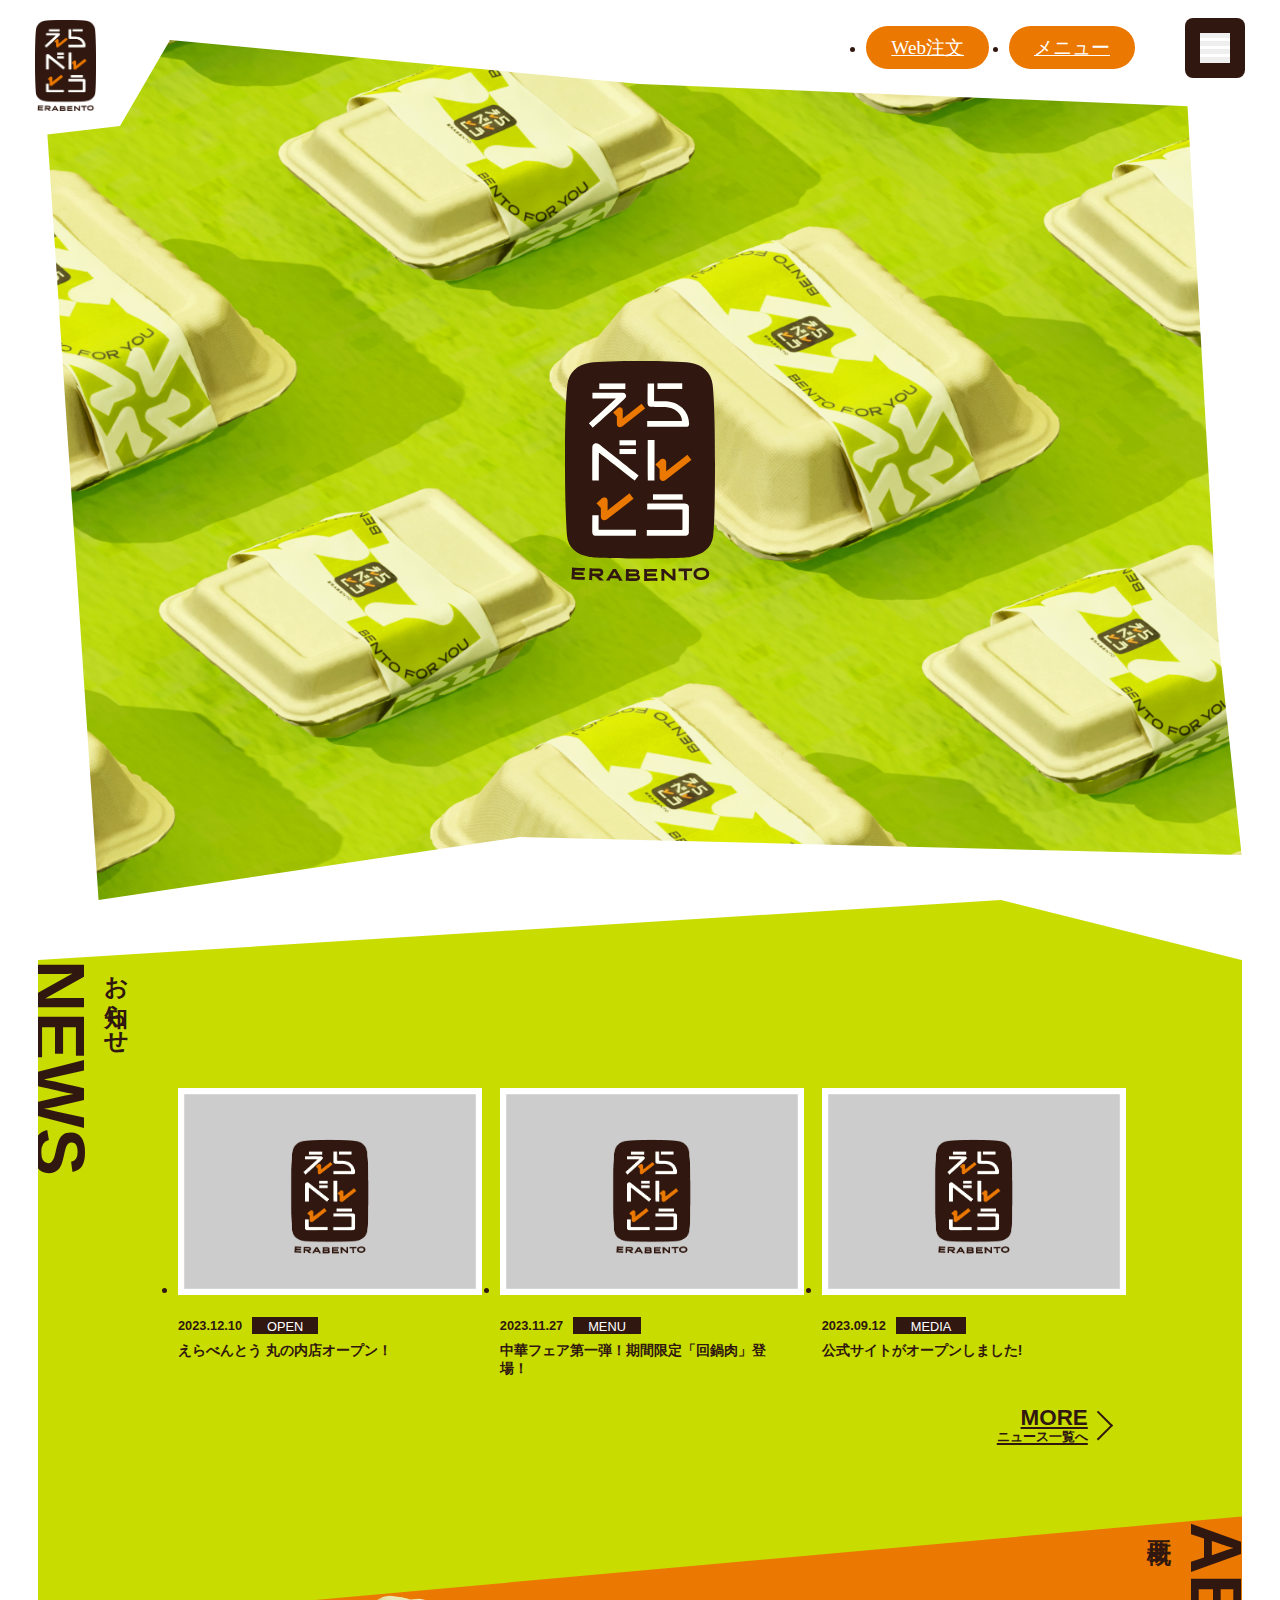
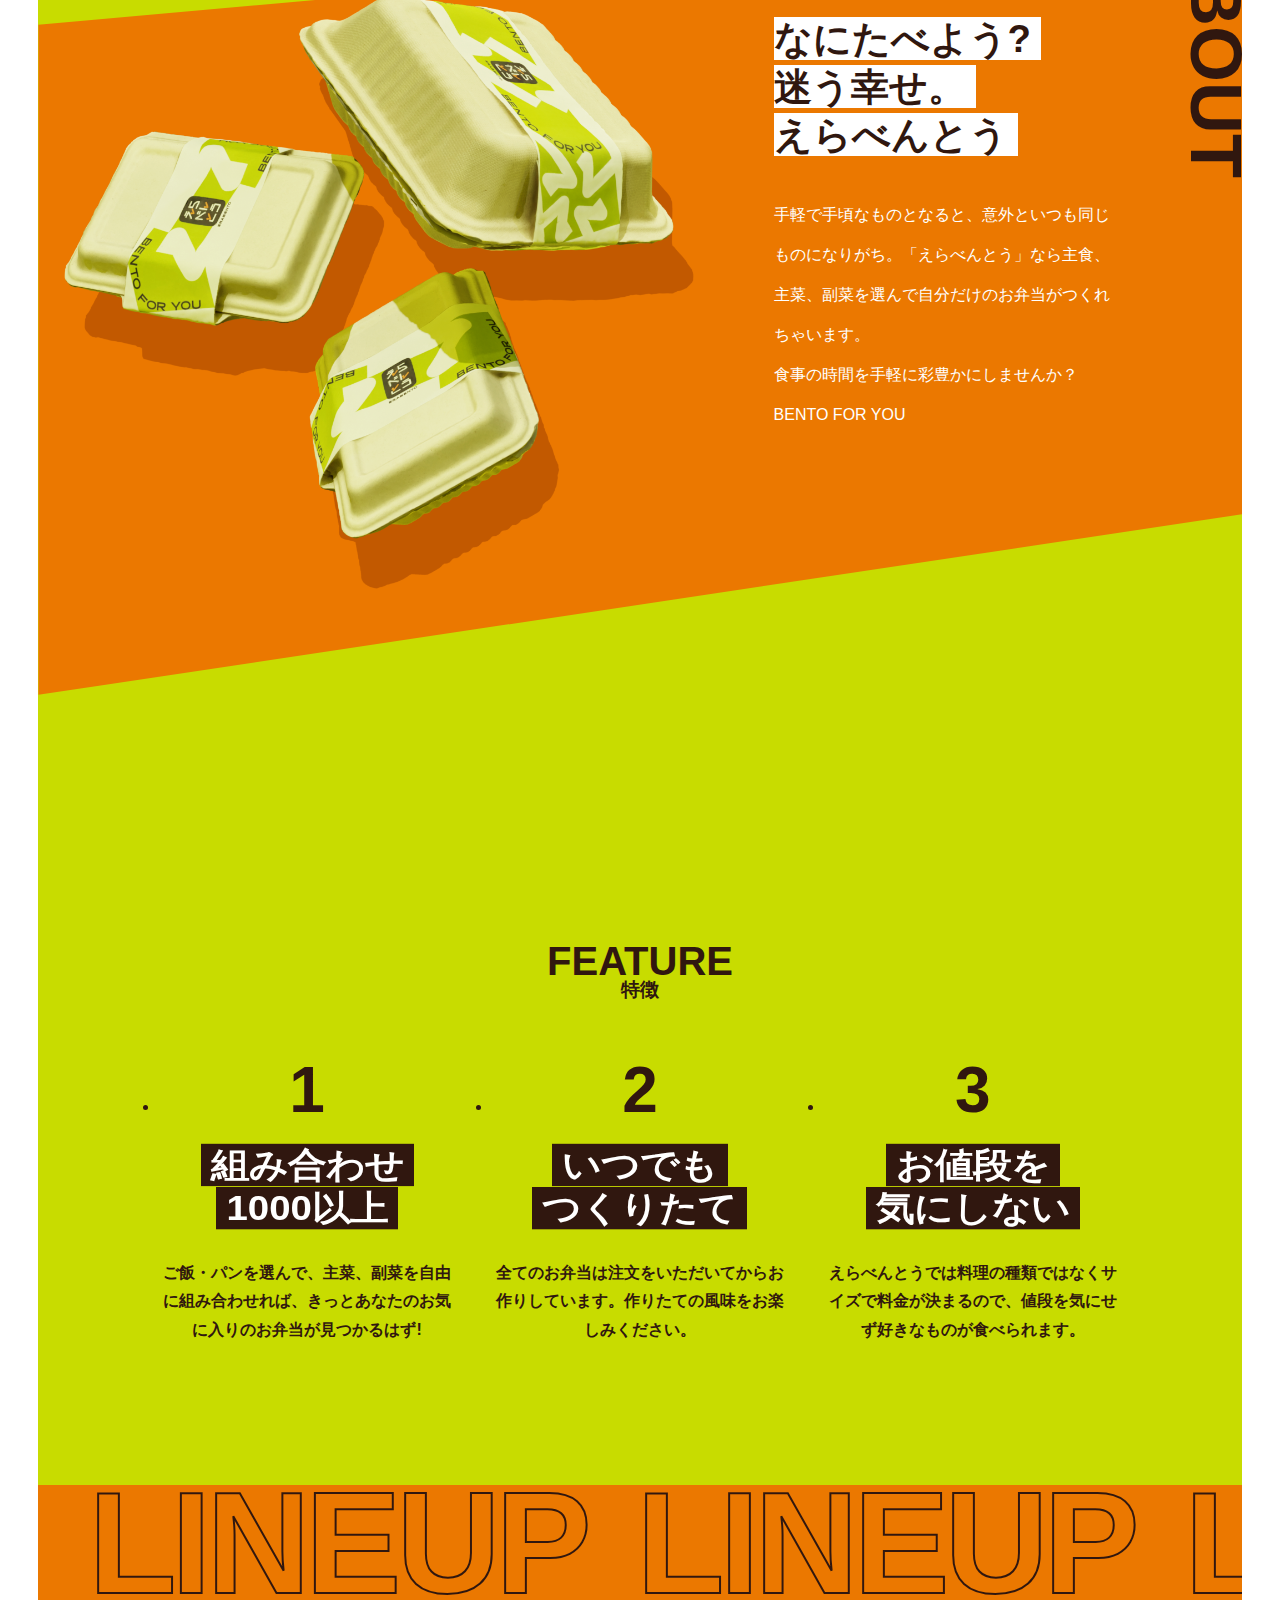
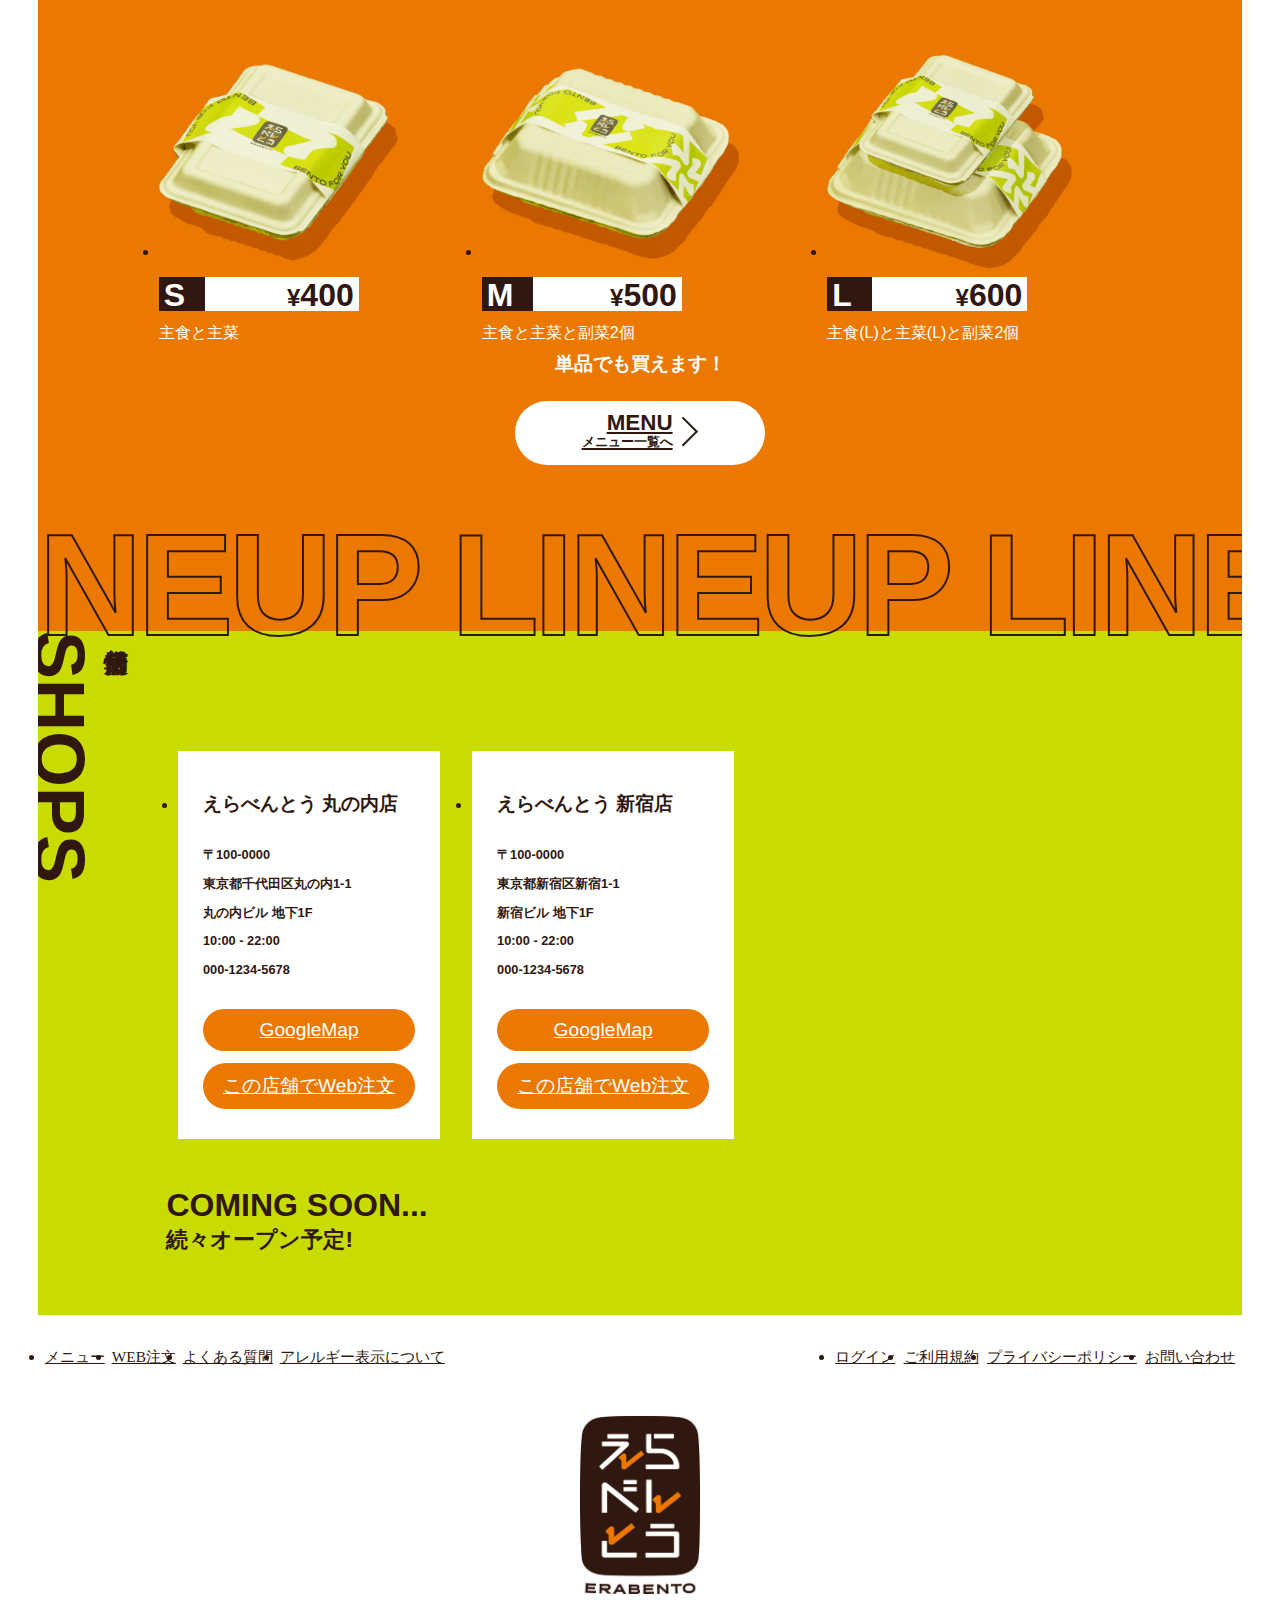
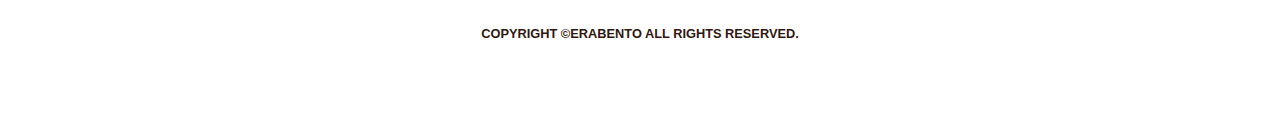
==== index.html @ a4936e01 "Add files via upload" ====
<!DOCTYPE html>
<html lang="ja">
  <head>
    <meta charset="utf-8" />
    <meta name="viewport" content="width=device-width, initial-scale=1.0" />
    <link
      rel="stylesheet"
      href="https://cdn.jsdelivr.net/npm/destyle.css@1.0.15/destyle.css"
    />
    <link rel="stylesheet" href="./css/common.css" />
    <link rel="stylesheet" href="./css/index.css" />
    <script src="https://cdn.jsdelivr.net/npm/simple-parallax-js@5.5.1/dist/simpleParallax.min.js"></script>
    <script>
      ;(function (d) {
        var config = {
            kitId: 'cth5mhz',
            scriptTimeout: 3000,
            async: true
          },
          h = d.documentElement,
          t = setTimeout(function () {
            h.className =
              h.className.replace(/\bwf-loading\b/g, '') + ' wf-inactive'
          }, config.scriptTimeout),
          tk = d.createElement('script'),
          f = false,
          s = d.getElementsByTagName('script')[0],
          a
        h.className += ' wf-loading'
        tk.src = 'https://use.typekit.net/' + config.kitId + '.js'
        tk.async = true
        tk.onload = tk.onreadystatechange = function () {
          a = this.readyState
          if (f || (a && a != 'complete' && a != 'loaded')) return
          f = true
          clearTimeout(t)
          try {
            Typekit.load(config)
          } catch (e) {}
        }
        s.parentNode.insertBefore(tk, s)
      })(document)
    </script>
    <title>えらべんとう|Top</title>
  </head>

  <body>
    <header id="header">
      <div class="header-wrapper">
        <img
          class="header-logo"
          src="./img/header_logo0.png"
          alt="えらべんとうのロゴ"
        />
        <nav class="header-menu">
          <ul>
            <li class="header-button order"><a href="#">Web注文</a></li>
            <li class="header-button menu"><a href="./menu.html">メニュー</a></li>
            <div class="header-menu-button">
              <button type="button" class="MenuBtn Style01">
                <span class="MenuBtn-BarFrame">
                  <span class="MenuBtn-BarFrame-FirstBar"></span>
                  <span class="MenuBtn-BarFrame-SecondBar"></span>
                  <span class="MenuBtn-BarFrame-ThirdBar"></span>
                </span>
              </button>
            </div>
          </ul>
        </nav>
      </div>
    </header>
    <main id="main">
      <div class="fv">
        <div class="fv-wrapper">
          <h1>
            <img class="fv-logo" src="./img/fv_logo0.svg" alt="えらべんとう" />
          </h1>
        </div>
      </div>
      <div class="triangle"></div>

      <div class="without-fv">
        <section class="news">
          <h2 class="heading">
            <p class="h-jpn">お知らせ</p>
            <p class="h-eng">NEWS</p>
          </h2>
          <ul class="news-list">
            <li class="news-element">
              <div class="news-element-wrapper">
                <img
                  src="./img/news-noimage0.jpg"
                  class="news-img"
                  alt="丸の内店の写真"
                />
                <div class="news-element-text">
                  <div class="news-element-dateAndTag">
                    <time datetime="2023-09-28">2023.12.10</time>
                    <p>OPEN</p>
                  </div>
                  <p class="news-title">えらべんとう 丸の内店オープン！</p>
                </div>
              </div>
            </li>

            <li class="news-element">
              <div class="news-element-wrapper">
                <img
                  src="./img/news-noimage0.jpg"
                  class="news-img"
                  alt="丸の内店の写真"
                />
                <div class="news-element-text">
                  <div class="news-element-dateAndTag">
                    <time datetime="2023-09-27">2023.11.27</time>
                    <p>MENU</p>
                  </div>
                  <p class="news-title">
                    中華フェア第一弾！期間限定「回鍋肉」登場！
                  </p>
                </div>
              </div>
            </li>

            <li class="news-element">
              <div class="news-element-wrapper">
                <img
                  src="./img/news-noimage0.jpg"
                  class="news-img"
                  alt="丸の内店の写真"
                />
                <div class="news-element-text">
                  <div class="news-element-dateAndTag">
                    <time datetime="2023-09-18">2023.09.12</time>
                    <p>MEDIA</p>
                  </div>
                  <p class="news-title">公式サイトがオープンしました!</p>
                </div>
              </div>
            </li>
          </ul>
          <a href="#" class="news-more-button">
            <p class="news-more">MORE<br /><span>ニュース一覧へ</span></p>
            <div class="arrow-right"></div>
          </a>
        </section>

        <section class="about">
          <div class="about-background"></div>
          <h2 class="heading-left">
            <p class="h-eng">ABOUT</p>
            <p class="h-jpn">概要</p>
          </h2>
          <div class="about-wrapper">
            <img
              class="about-img parallax"
              src="./img/about_img.png"
              alt="えらべんとうの弁当箱"
            />
            <div class="about-copy">
              <h3 class="about-maincopy">
                <span>なにたべよう?</span><span><br />迷う幸せ。</span
                ><span><br />えらべんとう</span>
              </h3>
              <p class="about-text">
                手軽で手頃なものとなると、意外といつも同じものになりがち。「えらべんとう」なら主食、主菜、副菜を選んで自分だけのお弁当がつくれちゃいます。<br />食事の時間を手軽に彩豊かにしませんか？<br /><span
                  >BENTO FOR YOU</span
                >
              </p>
            </div>
          </div>
        </section>

        <div class="about-background-parallax parallax-back">
          <img
            src="./img/parallax.png"
            alt="様々な弁当の画像"
            class="bento-back"
          />
        </div>

        <section class="feature">
          <h2 class="feature-h2">
            <p class="feature-eng">FEATURE</p>
            <p class="feature-jpn">特徴</p>
          </h2>
          <ul class="feature-list">
            <li class="feature-element">
              <p class="feature-num">1</p>
              <div class="feature-text-wrapper">
                <h3 class="feature-heading">
                  <span>組み合わせ</span><br /><span>1000以上</span>
                </h3>
                <p class="feature-text">
                  ご飯・パンを選んで、主菜、副菜を自由に組み合わせれば、きっとあなたのお気に入りのお弁当が見つかるはず!
                </p>
              </div>
            </li>

            <li class="feature-element">
              <p class="feature-num">2</p>
              <div class="feature-text-wrapper">
                <h3 class="feature-heading">
                  <span>いつでも</span><br /><span>つくりたて</span>
                </h3>
                <p class="feature-text">
                  全てのお弁当は注文をいただいてからお作りしています。作りたての風味をお楽しみください。
                </p>
              </div>
            </li>

            <li class="feature-element">
              <p class="feature-num">3</p>
              <div class="feature-text-wrapper">
                <h3 class="feature-heading">
                  <span>お値段を</span><br /><span>気にしない</span>
                </h3>
                <p class="feature-text">
                  えらべんとうでは料理の種類ではなくサイズで料金が決まるので、値段を気にせず好きなものが食べられます。
                </p>
              </div>
            </li>
          </ul>
        </section>

        <section class="lineup">
          <h2 class="lineup-heading">
            <div class="loop-container">
              <p class="big-text top loop__item">LINEUP</p>
              <p class="big-text top loop__item">LINEUP</p>
              <p class="big-text top loop__item">LINEUP</p>
              <p class="big-text top loop__item">LINEUP</p>
            </div>
          </h2>
          <div class="lineup-wrapper">
            <ul class="lineup-size-list">
              <li class="size-list-item">
                <img
                  class="size-bento-img"
                  src="./img/lineup_s.png"
                  alt="Sサイズの弁当箱"
                />
                <div class="size_price">
                  <p class="size-size">S</p>
                  <p class="size-price"><span>¥</span>400</p>
                </div>
                <p class="size-text">主食と主菜</p>
              </li>
              <li class="size-list-item">
                <img
                  class="size-bento-img"
                  src="./img/lineup_m.png"
                  alt="Sサイズの弁当箱"
                />
                <div class="size_price">
                  <p class="size-size">M</p>
                  <p class="size-price"><span>¥</span>500</p>
                </div>
                <p class="size-text">主食と主菜と副菜2個</p>
              </li>
              <li class="size-list-item">
                <img
                  class="size-bento-img"
                  src="./img/lineup_l.png"
                  alt="Sサイズの弁当箱"
                />
                <div class="size_price">
                  <p class="size-size">L</p>
                  <p class="size-price"><span>¥</span>600</p>
                </div>
                <p class="size-text">主食(L)と主菜(L)と副菜2個</p>
              </li>
            </ul>
            <div class="lineup-tomenu">
              <p class="lineup-text">単品でも買えます！</p>
              <a href="#" class="news-more-button lineup">
                <p class="news-more">MENU<br /><span>メニュー一覧へ</span></p>
                <div class="arrow-right"></div>
              </a>
            </div>

            <h2 class="lineup-heading">
              <div class="loop-container">
                <p class="big-text bottom loop2__item">NEUP LI</p>
                <p class="big-text bottom loop2__item">NEUP LI</p>
                <p class="big-text bottom loop2__item">NEUP LI</p>
                <p class="big-text bottom loop2__item">NEUP LI</p>
              </div>
            </h2>
          </div>
        </section>
        <section class="shops">
          <h2 class="heading">
            <p class="h-jpn">店舗情報</p>
            <p class="h-eng">SHOPS</p>
          </h2>
          <div class="shop-list-wrapper">
            <ul class="shop-list">
              <li class="shop-list-item">
                <div class="shop-name_detail-wrapper">
                  <h3 class="shop-name">えらべんとう 丸の内店</h3>
                  <p class="shop-detail">
                    〒100-0000<br />東京都千代田区丸の内1-1<br />丸の内ビル
                    地下1F<br />10:00 - 22:00<br />000-1234-5678
                  </p>
                </div>
                <div class="shop-button-wrapper">
                  <a href="#" class="shop-button orange">GoogleMap</a>
                  <a href="#" class="shop-button orange"
                    ><span>この店舗で</span>Web<span>注文</span></a
                  >
                </div>
              </li>

              <li class="shop-list-item">
                <div class="shop-name_detail-wrapper">
                  <h3 class="shop-name">えらべんとう 新宿店</h3>
                  <p class="shop-detail">
                    〒100-0000<br />東京都新宿区新宿1-1<br />新宿ビル 地下1F<br />10:00
                    - 22:00<br />000-1234-5678
                  </p>
                </div>
                <div class="shop-button-wrapper">
                  <a href="#" class="shop-button orange">GoogleMap</a>
                  <a href="#" class="shop-button orange"
                    ><span>この店舗で</span>Web<span>注文 </span></a
                  >
                </div>
              </li>
            </ul>
            <div class="comingsoon-wrapper">
              <p class="coming-soon">COMING SOON...</p>
              <p class="coming-soon-text">続々オープン予定!</p>
            </div>
          </div>
        </section>
      </div>
    </main>

    <footer id="footer">
      <nav class="footer-nav">
        <ul class="footer-nav-list">
          <li class="footer-nav-item">
            <a href="#" class="footer-nav-text">メニュー</a>
          </li>
          <li class="footer-nav-item">
            <a href="#" class="footer-nav-text">WEB注文</a>
          </li>
          <li class="footer-nav-item">
            <a href="#" class="footer-nav-text">よくある質問</a>
          </li>
          <li class="footer-nav-item">
            <a href="#" class="footer-nav-text">アレルギー表示について</a>
          </li>
        </ul>

        <ul class="footer-nav-list">
          <li class="footer-nav-item">
            <a href="#" class="footer-nav-text">ログイン</a>
          </li>
          <li class="footer-nav-item">
            <a href="#" class="footer-nav-text">ご利用規約</a>
          </li>
          <li class="footer-nav-item">
            <a href="#" class="footer-nav-text">プライバシーポリシー</a>
          </li>
          <li class="footer-nav-item">
            <a href="#" class="footer-nav-text">お問い合わせ</a>
          </li>
        </ul>
      </nav>
      <img
        src="./img/header_logo0.png"
        alt="えらべんとうのロゴ"
        class="footer-logo"
      />
      <small class="footer-copyright">
        <p>COPYRIGHT ©ERABENTO ALL RIGHTS RESERVED.</p>
      </small>
    </footer>

    <script>
      document.addEventListener('DOMContentLoaded', function () {
        const elem = document.querySelector('.parallax')
        if (elem !== null) {
          //クラス名js-target-parallaxがあるか判定
          let target = document.getElementsByClassName('parallax') //クラス名js-target-parallaxがある要素をすべて取得
          let targetBack = document.getElementsByClassName('bento-back') //クラス名js-target-parallaxがある要素をすべて取得

          let parallaxConfig = {
            //simpleParallaxの設定
            delay: 0,
            orientation: 'up',
            scale: 1.5,
            overflow: true //必要なら
            //maxTransition : 50 //必要なら
          }

          let parallaxConfigBack = {
            //simpleParallaxの設定
            delay: 0,
            orientation: 'down',
            scale: 2,
            transition: 'cubic-bezier(0,0,0,1)',
            overflow: false //必要なら
            //maxTransition : 500 //必要なら
          }

          const parallax_instance = new simpleParallax(target, parallaxConfig)
          const parallax_instance_back = new simpleParallax(
            targetBack,
            parallaxConfigBack
          )
        }
      })
    </script>
  </body>
</html>
---- css/common.css ----
@charset "utf-8";

* {
  margin: 0;
  padding: 0;
}

:root {
  --orange: #eb7800;
  --green: #c8dc00;
  --dark: #30170f;
}

li,
a {
  color: var(--dark);
}

h1 {
  color: var(--dark);
}

body {
  background-color: white;
  overflow-x: hidden;
}

p {
  font-family: dnp-shuei-gothic-kin-std, sans-serif;
  font-weight: 700;
  color: var(--dark);
  font-size: 16px;
}

.h-eng {
  font-family: halogen-flare, sans-serif;
  font-weight: 900;
  font-size: 72px;
}

.h-jpn {
  font-family: dnp-shuei-gothic-kin-std, sans-serif;
  font-weight: 900;
  font-size: 24px;
}

#header {
  margin: 0;
  position: fixed;
  width: 100vw;
  height: 140px;
  background-color: white;
  clip-path: polygon(
    0% 0%,
    100% 0%,
    100% 110px,
    50% 60%,
    30% 60px,
    170px 40px,
    120px 90%,
    0% 100%
  );
  z-index: 9000;
}

.header-wrapper {
  display: flex;
  margin: 0 35px 0 35px;
  height: 100%;
  align-items: center;
  justify-content: space-between;
}

.header-menu ul {
  display: flex;
  align-items: center;
  position: relative;
  margin-bottom: 45px;
}

.header-logo {
  display: block;
  height: 65%;
  margin-bottom: 10px;
  aspect-ratio: auto;
}

.header-button {
  background-color: var(--orange);
  max-height: 38px;
  padding: 9px 25px 8px 25px;
  border-radius: 9999px;
}

.header-button a {
  color: white;
  font-size: 1.2rem;
  font-weight: 500;
}

.header-menu ul li:not(:first-child) {
  margin-left: 20px;
}

.header-menu-button {
  background-color: var(--dark);
  margin-left: 50px;
  padding: 15px;
  border-radius: 0.5rem;
  
}
/*hamburgerMenu-----------------------*/

.MenuBtn.Style01 {
  position: relative;
  width: 100%;
  aspect-ratio: 1 / 1;
  display: flex;
  border: none;
  justify-content: center;
  align-items: center;
}

.MenuBtn.Style01 .MenuBtn-BarFrame {
  position: relative;
  display: block;
  width: 30px;
  height: 0.2rem;
}

.MenuBtn.Style01 .MenuBtn-BarFrame-FirstBar {
  position: absolute;
  display: block;
  width: 100%;
  height: 100%;
  background-color: white;
  transition-duration: 0.2s;
}

.MenuBtn.Style01 .MenuBtn-BarFrame-SecondBar {
  position: absolute;
  display: block;
  width: 100%;
  height: 100%;
  background-color: white;
  transform: translateY(-8px) rotate(0deg);
  transition-duration: 0.2s;
}

.MenuBtn.Style01 .MenuBtn-BarFrame-ThirdBar {
  position: absolute;
  display: block;
  width: 100%;
  height: 100%;
  background-color: white;
  transform: translateY(8px) rotate(0deg);
  transition-duration: 0.2s;
}

.MenuBtn.Style01.isClosed .MenuBtn-BarFrame-FirstBar {
  opacity: 0;
}

.MenuBtn.Style01.isClosed .MenuBtn-BarFrame-SecondBar {
  transform: translateY(0) rotate(45deg);
}

.MenuBtn.Style01.isClosed .MenuBtn-BarFrame-ThirdBar {
  transform: translateY(0) rotate(-45deg);
}

/*hamburgerMenu-------------------------------*/

@media (max-width: 800px) {
  #header {
    height: 10dvh;
    min-height: 64px;
    clip-path: polygon(0% 0, 100% 0%, 100% 80%, 0 100%);
  }

  .header-button a {
    font-size: 1rem;
  }

  .header-button.order {
    display: none;
  }


  .header-menu-button{
    margin-left:24px;
  }
  .header-wrapper {
    margin:0;
  }

  .header-logo {
    display: block;
    height: 80%;
    margin-bottom: 0;
    aspect-ratio: auto;
  }
  .header-wrapper {
    margin: 0 20px 0 20px;
  }
  .header-menu ul {
    margin-bottom: 10px;
  }
}
---- css/index.css ----
@charset "utf-8";

:root {
  --right-margin: 10vw;
  --left-margin: 2vw;
}
#main {
  margin-left: auto;
  margin-right: auto;
  width: 94vw;
  max-width: 1440px;
  overflow: hidden;
}
.fv {
  width: 100%;
}
.fv-wrapper {
  display: flex;
  align-items: center;
  justify-content: center;
  background-image: url('../img/fv_pc.png');
  background-position: center;
  background-repeat: no-repeat;
  background-size: cover;
  height: 100dvh;
  width: 100%;
  clip-path: polygon(0 0, 95% 0, 98% 70%, 100% 95%, 40% 93%, 5% 100%);
}

.fv-logo {
  width: 150px;
  margin-top: 50px;
}

.triangle {
  background-color: var(--green);
  height: 60px;
  width: 100%;
  clip-path: polygon(0 100%, 80% 0, 100% 100%, 100% 100%, 0% 100%);
  width: 94vw;
  max-width: 1440px;
  margin-left: auto;
  margin-right: auto;
}

.without-fv {
  background-color: var(--green);
}

.h-eng {
  transform-origin: left bottom;
}

.heading {
  writing-mode: vertical-rl;
  float: left;
  position: relative;
  left: -20px;
  z-index: 20;
}

.heading-left {
  writing-mode: vertical-rl;
  float: right;
  position: absolute;
  margin-top: 180px;
  top: calc(50vw - 58vw);
  right: -15px;
  z-index: 20;
}

@media (min-width: 1500px) {
  .heading-left {
    top: -125px;
  }
}

@media (max-width: 1000px) {
  .h-eng {
    font-size: 3rem;
    padding-bottom: 10px;
  }

  .heading {
    left: -12px;
    display: flex;
    flex-direction: row-reverse;
    align-items: baseline;
  }

  .heading-left {
    right: -9px;
    display: flex;
    flex-direction: reverse;
    align-items: baseline;
  }
}

.news-list {
  display: flex;
  justify-content: space-between;
  padding-left: var(--left-margin);
  padding-right: var(--right-margin);
  padding-top: 10vw;
}

.news-element {
  width: 100%;
  max-width: 400px;
}

.news-element:not(:first-child) {
  margin-left: 30px;
}

.news-img {
  border: 0.5vw solid white;
  width: 100%;
}

.news-element-dateAndTag {
  display: flex;
  justify-content: left;
  align-items: center;
  margin-top: 18px;
  font-family: halogen-flare, sans-serif;
  font-weight: 700;
  font-size: 0.8rem;
}

.news-element-dateAndTag p {
  background-color: var(--dark);
  color: white;
  font-family: halogen-flare, sans-serif;
  font-weight: 500;
  font-size: 0.8rem;
  margin-left: 10px;
  padding: 2px 15px 0 15px;
  text-align: center;
}

.news-title {
  font-weight: 900;
  font-size: 14px;
  margin-top: 8px;
}

.news-more-button {
  display: flex;
  align-items: center;
  justify-content: right;
  margin-top: 32px;
  margin-right: var(--right-margin);
}

.news-more {
  display: block;
  text-align: right;
  font-family: halogen-flare, sans-serif;
  font-weight: 700;
  font-size: 1.4rem;
  line-height: 1rem;
}

.news-more span {
  font-family: dnp-shuei-gothic-kin-std, sans-serif;
  font-weight: 800;
  font-size: 0.8rem;
}

@media (max-width: 800px) {
  .news-list {
    flex-direction: column;
    justify-content: left;
    padding: 0px;
    padding-top: 32px;
    padding-left: 20px;
  }

  .news-element {
    display: flex;
    flex-direction: column;
    margin: 0;
  }

  .news-element-wrapper {
    display: flex;
    align-items: center;
    width: 100vw;
  }

  .news-element p {
    margin-left: 32px;
  }

  .news-title {
    margin-top: 18px;
  }

  .news-element-dateAndTag {
    flex-direction: column;
    align-items: baseline;
  }
  .news-img {
    width: 200px;
  }

  .news-element:not(:first-child) {
    margin-top: 50px;
    margin: 0;
    margin-top: 18px;
  }
}

@media (max-width: 600px) {
  .news-list {
    padding-left: 0px;
  }
  .news-img {
    display: none;
  }
  .news-element {
    display: flex;
    flex-direction: row;
    margin: 0;
    padding-right: 20px;
  }

  .news-element-wrapper {
    display: block;
    align-items: center;
    width: 100%;
  }

  .news-element p {
    margin-left: 12px;
  }

  .news-more-button {
    justify-content: right;
    padding-top: 12px;
  }

  .news-title {
    margin-top: 12px;
    margin-left: 0;
  }
}

.arrow-right {
  display: block;
  color: var(--dark);
  line-height: 1;
  width: 1.3em;
  height: 1.3em;
  position: relative;
  top: -2px;
  margin-left: 5px;
  border: 0.15em solid currentColor;
  border-left: 0;
  border-bottom: 0;
  box-sizing: border-box;
  transform: translateX(-25%) rotate(45deg);
}

.about {
  position: relative;
}

.about-background {
  position: absolute;
  background-color: var(--orange);
  min-width: 2000px;
  height: 100%;
  z-index: 5;
  clip-path: polygon(0 180px, 100% 0, 100% calc(100% - 300px), 0% 100%);
  min-height: 850px;
}

.about-wrapper {
  display: flex;
  align-items: center;
  justify-content: space-between;
  padding-left: var(--left-margin);
  padding-right: var(--right-margin);
  justify-content: space-between;
  position: relative;
  z-index: 100;
  padding-top: 150px;
}

.about-img {
  width: 100vw;
  min-width: 500px;
  max-width: 800px;
  height: auto;

  filter: drop-shadow(20px 50px 0px rgba(100, 20, 0, 0.3));
}

.about-copy {
  width: auto;
  position: relative;
  top: calc(50vw - 58vw);

  margin-left: 100px;
  margin-top: 120px;
  max-width: 340px;
}

.about-maincopy {
  font-family: dnp-shuei-gothic-kin-std, sans-serif;
  font-weight: 800;
  font-size: 2.4rem;
  line-height: 3rem;
  color: var(--dark);
  font-feature-settings: 'palt';
}

.about-maincopy span {
  background-color: white;
  padding-right: 10px;
}

.about-text {
  color: white;
  margin-top: 36px;
  font-weight: 500;
  line-height: 2.5rem;
}

.about-text span {
  font-family: halogen-flare, sans-serif;
}

.about-background-parallax {
  position: relative;
  top: -20vw;
  height: 60vw;
  max-height: 600px;
  width: 2000px;
  clip-path: polygon(0 0, 100% 0, 100% calc(100% - 200px), 0% 100%);
}

.bento-back {
  position: absolute;
  top: 120px;
  left: 200px;
  width: 50%;
  height: auto;
}
@media (max-width: 1100px) {
    .about-wrapper{
       padding-top: 200px;
    }
    .about-copy{
        margin-left: -50vw;
    }

    .about-img{
        position: relative;
        left:-200px;
        width:60vw;
        margin-right: 36px;
        z-index: 9000;
    }
}
@media (max-width: 600px) {
  .about {
    top: -50px;
  }

  .about-wrapper{
    padding-top: 180px;
 }

  .about-wrapper {
    flex-direction: column-reverse;
  }

  .about-copy {
    margin-left: 20px;
    z-index: 1;
  }

  .about-text {
    line-height: 2rem;
  }
  .about-img {
    z-index: 9000;
    position: relative;
    left:0px;
    width:120vw;
    top: -50px;
  }

  .about-background-parallax {
    top: -200px;
    height:300px;
  }
}

.feature {
  margin-top: -15vw;
}

.feature-h2 {
  display: flex;
  justify-content: center;
  flex-direction: column;
  align-items: center;
  line-height: 1.8rem;
}
.feature-eng {
  font-family: halogen-flare, sans-serif;
  font-weight: 900;
  font-size: 2.5rem;
}

.feature-jpn {
  font-size: 1.2rem;
}

.feature-list {
  display: flex;
  width: 80%;
  max-width: 1000px;
  margin: 0 auto;
  margin-top: 48px;
  justify-content: space-between;
}

.feature-element {
  text-align: center;
  width: 80%;
  max-width: 300px;
}

.feature-element:not(:first-child) {
  margin-left: 36px;
}

.feature-num {
  font-family: halogen-flare, sans-serif;
  font-weight: 900;
  font-size: 4rem;
}

.feature-heading {
  font-family: dnp-shuei-gothic-kin-std, sans-serif;
  font-weight: 800;
  font-size: 2.4rem;
  line-height: 3rem;
  color: white;
  margin-top: 12px;
  font-feature-settings: 'palt';
  transform: scale(1, 0.9);
}

.feature-heading span {
  background-color: var(--dark);
  padding: 2px 10px;
}

.feature-text {
  margin-top: 24px;
  line-height: 1.8rem;
}

@media (max-width: 600px) {
  .feature-list {
    flex-direction: column;
  }

  .feature-element {
    margin: 24px auto 0 auto;
  }

  .feature-element:not(:first-child) {
    margin: 64px auto 0 auto;
  }
}

.lineup {
  margin-top: 140px;
  background-color: var(--orange);
}

.big-text {
  font-family: halogen-flare, sans-serif;
  font-weight: 900;
  font-size: 144px;
  color: transparent;
  -webkit-text-stroke: 2px var(--dark);
  position: relative;
  top: 0;
  font-feature-settings: 'palt';
  width: 200vw;
  letter-spacing: -5px;
}

.big-text.top {
  top: -24px;
}

.big-text.bottom {
  top: 38px;
}

.loop-container {
  display: flex;
  width: 100vw;
  height: auto;
}
.loop__item {
  display: block;
  padding-left: 50px;
  white-space: nowrap;
}

.loop2__item {
  display: block;
  white-space: nowrap;
}

.loop__item:nth-child(odd) {
  animation: loop 8s -4s linear infinite;
}
.loop__item:nth-child(even) {
  animation: loop2 8s linear infinite;
}

.loop2__item:nth-child(odd) {
  animation: loop3 8s -4s linear infinite;
}
.loop2__item:nth-child(even) {
  animation: loop4 8s linear infinite;
}

@keyframes loop {
  0% {
    transform: translateX(100%);
  }
  to {
    transform: translateX(-100%);
  }
}

@keyframes loop2 {
  0% {
    transform: translateX(0);
  }
  to {
    transform: translateX(-200%);
  }
}

@keyframes loop3 {
  0% {
    transform: translateX(-100%);
  }
  to {
    transform: translateX(100%);
  }
}

@keyframes loop4 {
  0% {
    transform: translateX(-200%);
  }
  to {
    transform: translateX(0);
  }
}

.lineup-size-list {
  display: flex;
  width: 80%;
  max-width: 1000px;
  margin: 0 auto;
  margin-top: 0px;
  height: 300px;
  justify-content: space-between;
}

.size-list-item {
  text-align: left;
  height: 100%;
  max-height: 150px;
}

.size-bento-img {
  width: 80%;
  filter: drop-shadow(10px 20px 0px rgba(100, 20, 0, 0.3));
}

.size-list-item:not(:first-child) {
  margin-left: 36px;
}

.size_price {
  display: flex;
  max-width: 200px;
  width: 90%;
  height: 2.1rem;
  justify-content: space-between;
  background-color: white;
  margin-top: 16px;
}

.size-price {
  font-family: halogen-flare, sans-serif;
  font-weight: 600;
  font-size: 2rem;
  text-align: right;
  padding-right: 5px;
}

.size-price span {
  font-size: 1.5rem;
}

.size-size {
  font-family: halogen-flare, sans-serif;
  font-weight: 900;
  font-size: 2rem;
  color: white;
  background-color: var(--dark);
  padding-left: 5px;
  padding-right: 20px;
}

.size-text {
  margin-top: 12px;
  color: white;
  font-size: 1rem;
  font-weight: 400;
}

.lineup-tomenu {
  text-align: center;
}

.lineup-text {
  color: white;
  font-size: 1.2rem;
}

.news-more-button.lineup {
  justify-content: center;
  margin: 0 auto;
  margin-top: 24px;
  background-color: white;
  width: 250px;
  height: 4rem;
  border-radius: 9999px;
  transition: 0.3s;
}

.news-more-button.lineup:hover {
  transition: 0.2s;
  transform: scale(1.1);
  box-shadow: 5px 5px 0 var(--dark);
  pointer-events: stroke;
}

@media (max-width: 600px) {
  .lineup-size-list {
    overflow-x: scroll;
    width: 94vw;
    height: 250px;
    padding: 20px 30px;
  }

  .big-text {
    font-size: 6rem;
  }

  .big-text.top {
    top: -15px;
  }

  .big-text.bottom {
    top: 26px;
    margin-top: 36px;
  }
  .size_price {
    width: 100%;
    height: 1.6rem;
  }
  .size-price {
    font-size: 1.6rem;
    width: 120%;
  }

  .size-size {
    font-size: 1.6rem;
  }
}

.shop-list-wrapper {
  padding-top: 120px;
  padding-bottom: 60px;
}

.shop-list {
  display: flex;
  justify-content: left;
  padding-left: var(--left-margin);
}

.shop-list-item {
  background-color: white;
  padding: 40px 25px 30px 25px;
}

.shop-list-item:not(:first-child) {
  margin-left: 32px;
}

.shop-name {
  font-weight: 900;
  font-size: 1.2rem;
}

.shop-detail {
  margin-top: 24px;
  line-height: 1.8rem;
  font-size: 0.8rem;
}

.shop-button-wrapper {
  display: flex;
  flex-direction: column;
  margin-top: 24px;
}

.shop-button {
  background-color: var(--orange);
  color: white;

  font-family: halogen-flare, sans-serif;
  font-size: 1.2rem;
  font-weight: 500;
  padding: 10px 20px 10px 20px;
  text-align: center;
  border-radius: 9999px;
}

.shop-button:not(:first-child) {
  margin-top: 12px;
}

.shop-button span {
  font-family: dnp-shuei-gothic-kin-std, sans-serif;
}

.shop-button:hover {
  transition: 0.2s;
  background-color: var(--dark);
  pointer-events: stroke;
}

.comingsoon-wrapper {
  margin-top: 48px;
  margin-left: var(--right-margin);
}

.coming-soon {
  font-family: halogen-flare, sans-serif;
  font-weight: 900;
  font-size: 2rem;
}

.coming-soon-text {
  font-size: 1.4rem;
}

@media (max-width: 600px) {
  .shop-list {
    overflow-x: scroll;
  }
}

#footer {
  margin-top: 32px;
}

.footer-nav {
  width: 93vw;
  margin: 0 auto;
  display: flex;
  justify-content: space-between;
}

.footer-nav ul {
  width: 35vw;
  max-width: 400px;
  display: flex;
  justify-content: space-between;
}

.footer-nav-item {
  font-size: 1.2vw;
}

.footer-logo {
  display: block;
  margin: 48px auto 0 auto;
  width: 120px;
}

.footer-copyright p {
  font-family: halogen-flare, sans-serif;
  font-size: 0.8rem;
  text-align: center;
  margin-top: 32px;
  margin-bottom: 80px;
}

@media (max-width: 800px) {

  .footer-nav ul {
    flex-direction: column;
  }

  .footer-nav ul:first-child{
    text-align: right;
  }
  .footer-nav{
    justify-content: space-around;

  }

  .footer-nav-item {
    margin-top: 12px;
    font-size: 0.8rem;
    
  }

  .footer-copyright p{
    font-size: 0.5rem;
  }

  #footer{
    margin-top: 36px;
  }

  .footer-logo{
    width:86px;
  }
}
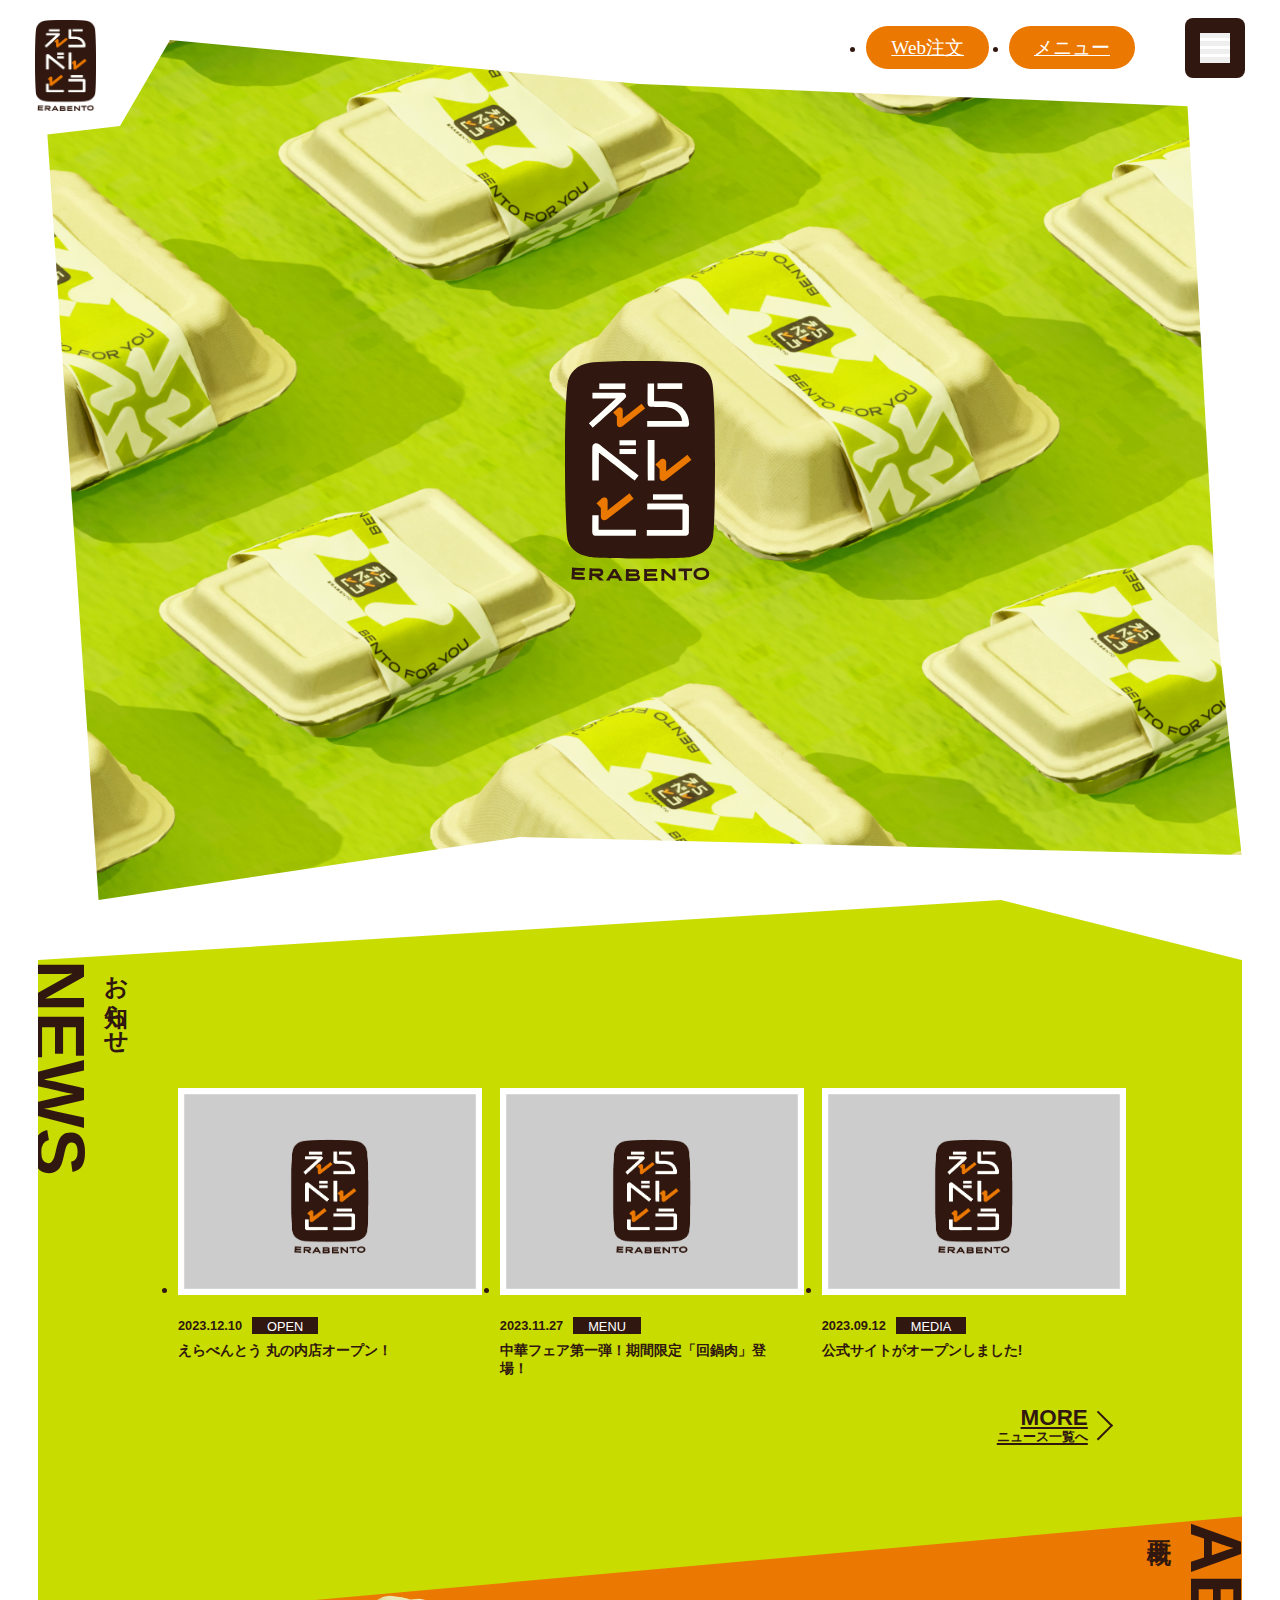
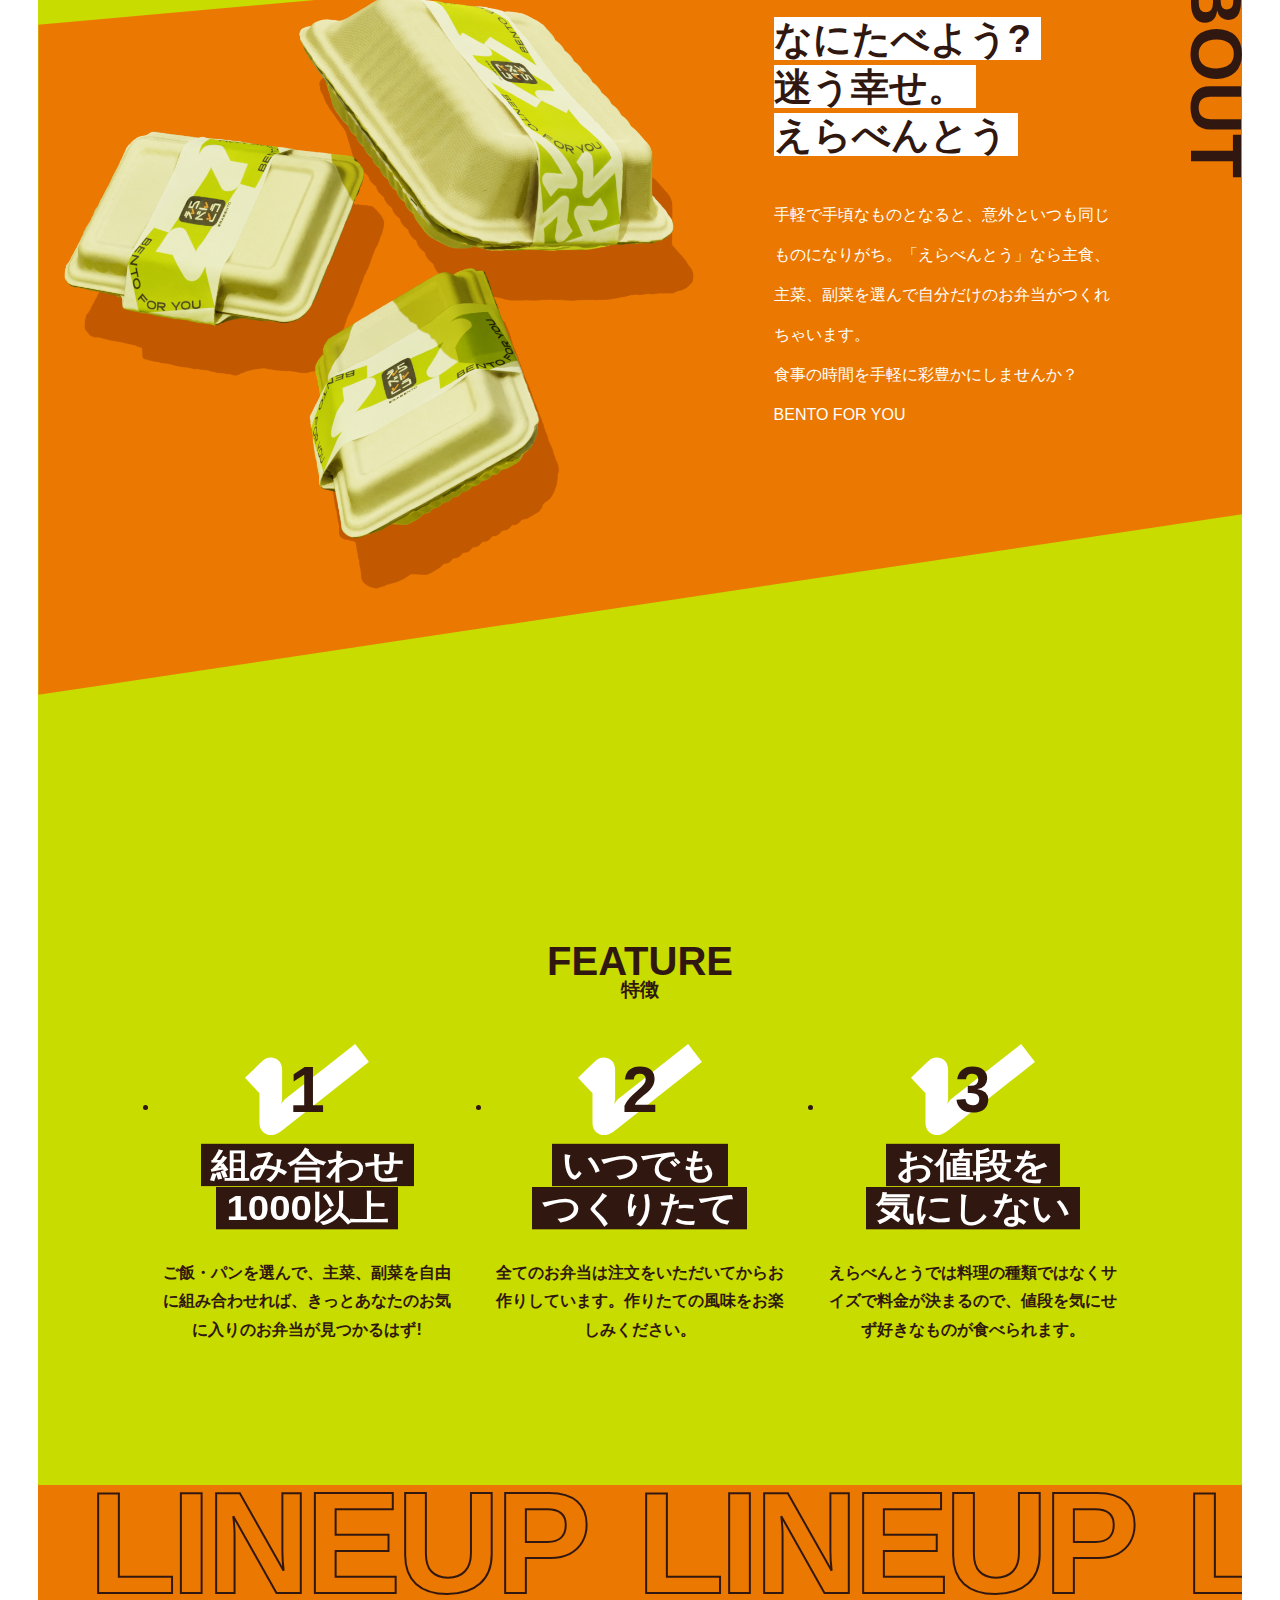
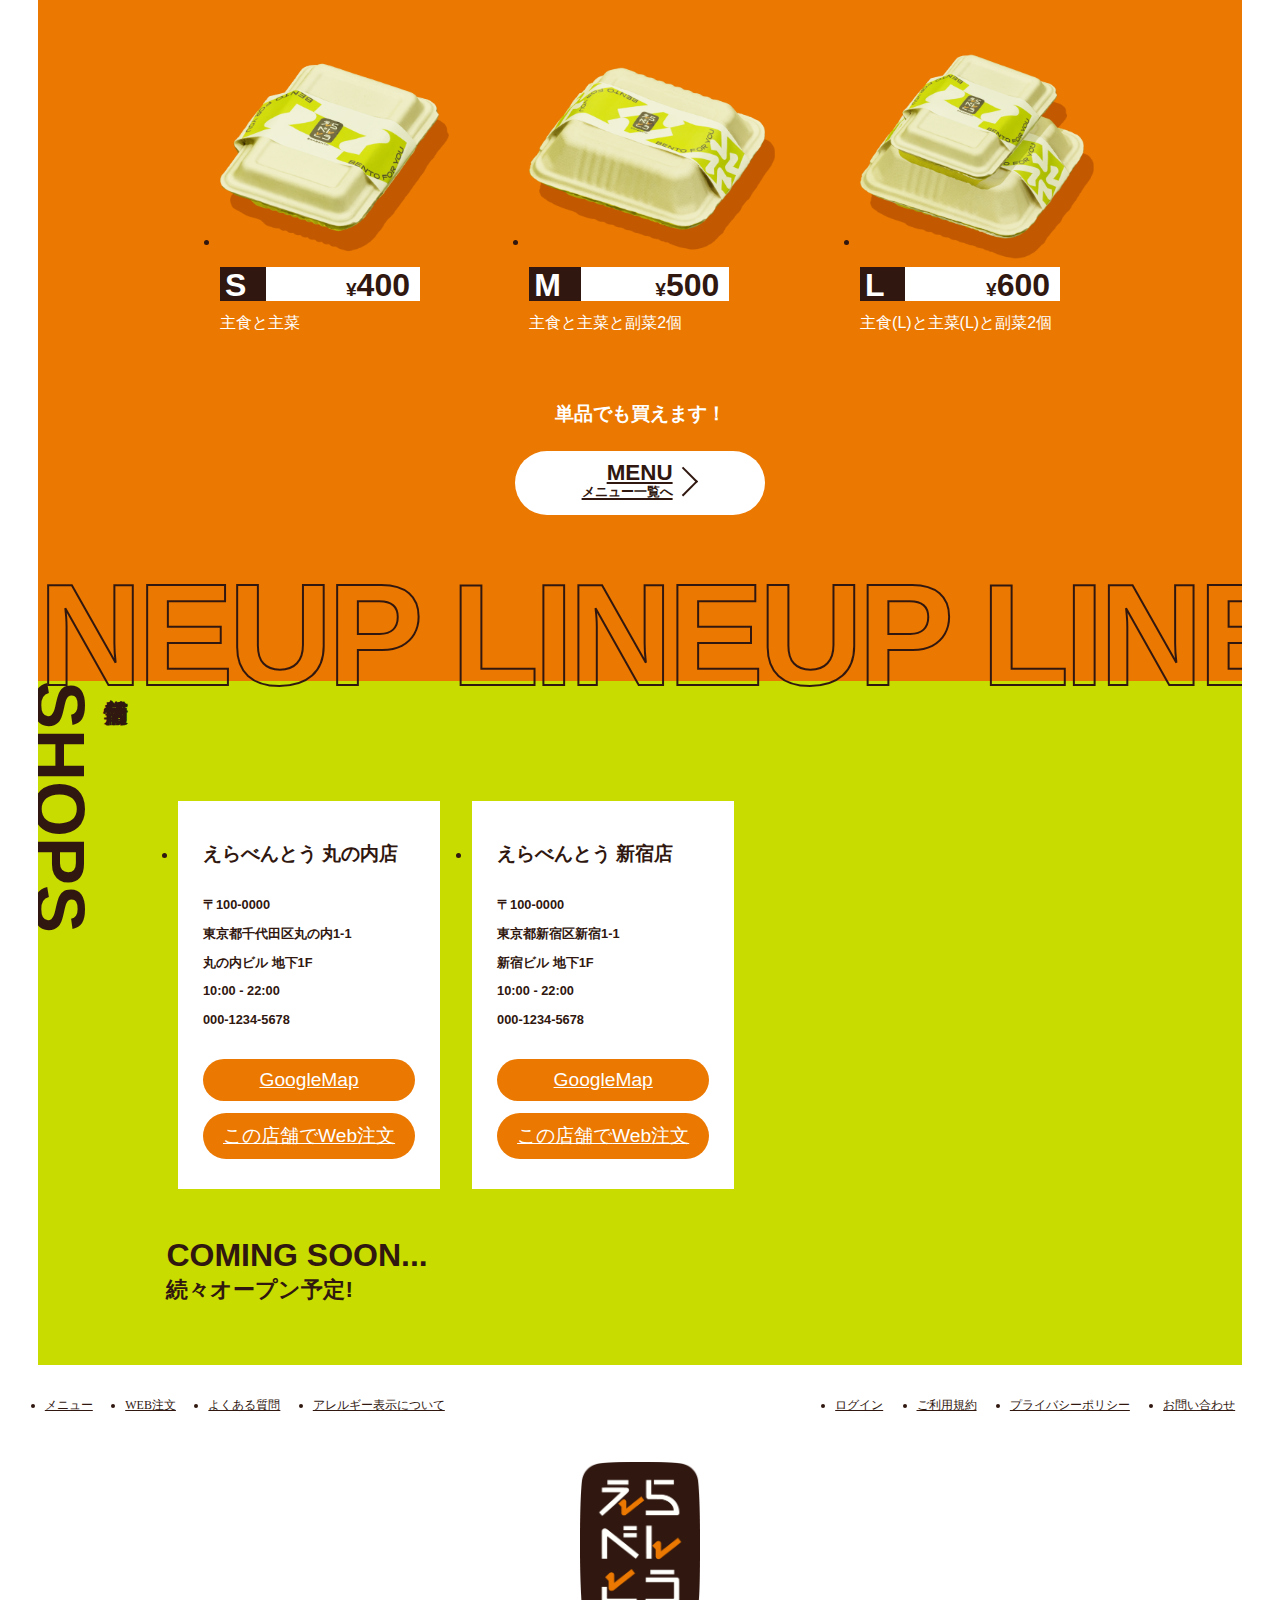
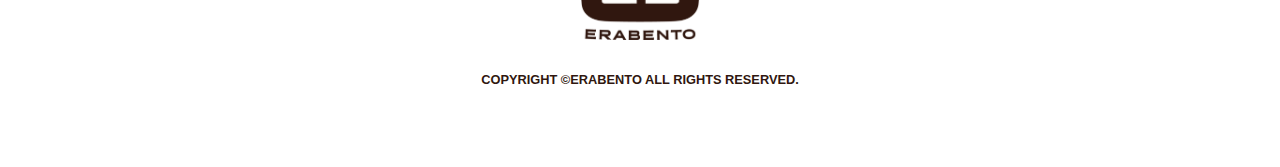
==== commit 936a4daf: "Add files via upload" ====
--- a/index.html
+++ b/index.html
@@ -55,7 +55,9 @@
         <nav class="header-menu">
           <ul>
             <li class="header-button order"><a href="#">Web注文</a></li>
-            <li class="header-button menu"><a href="./menu.html">メニュー</a></li>
+            <li class="header-button menu">
+              <a href="./menu.html">メニュー</a>
+            </li>
             <div class="header-menu-button">
               <button type="button" class="MenuBtn Style01">
                 <span class="MenuBtn-BarFrame">
@@ -186,7 +188,10 @@
           </h2>
           <ul class="feature-list">
             <li class="feature-element">
-              <p class="feature-num">1</p>
+              <div class="feature-num-wrapper">
+                <p class="feature-num">1</p>
+                <img src="./img/check0.svg" class="feature-num-back" />
+              </div>
               <div class="feature-text-wrapper">
                 <h3 class="feature-heading">
                   <span>組み合わせ</span><br /><span>1000以上</span>
@@ -198,7 +203,10 @@
             </li>
 
             <li class="feature-element">
-              <p class="feature-num">2</p>
+              <div class="feature-num-wrapper">
+                <p class="feature-num">2</p>
+                <img src="./img/check0.svg" class="feature-num-back" />
+              </div>
               <div class="feature-text-wrapper">
                 <h3 class="feature-heading">
                   <span>いつでも</span><br /><span>つくりたて</span>
@@ -210,7 +218,10 @@
             </li>
 
             <li class="feature-element">
-              <p class="feature-num">3</p>
+              <div class="feature-num-wrapper">
+                <p class="feature-num">3</p>
+                <img src="./img/check0.svg" class="feature-num-back" />
+              </div>
               <div class="feature-text-wrapper">
                 <h3 class="feature-heading">
                   <span>お値段を</span><br /><span>気にしない</span>
--- a/css/common.css
+++ b/css/common.css
@@ -188,7 +188,7 @@
 
 
   .header-menu-button{
-    margin-left:24px;
+    margin-left:24px
   }
   .header-wrapper {
     margin:0;
--- a/css/index.css
+++ b/css/index.css
@@ -238,7 +238,7 @@
 
   .news-more-button {
     justify-content: right;
-    padding-top: 12px;
+    padding-top: 5px;
   }
 
   .news-title {
@@ -350,29 +350,29 @@
   height: auto;
 }
 @media (max-width: 1100px) {
-    .about-wrapper{
-       padding-top: 200px;
-    }
-    .about-copy{
-        margin-left: -50vw;
-    }
-
-    .about-img{
-        position: relative;
-        left:-200px;
-        width:60vw;
-        margin-right: 36px;
-        z-index: 9000;
-    }
+  .about-wrapper {
+    padding-top: 200px;
+  }
+  .about-copy {
+    margin-left: -50vw;
+  }
+
+  .about-img {
+    position: relative;
+    left: -200px;
+    width: 60vw;
+    margin-right: 36px;
+    z-index: 9000;
+  }
 }
 @media (max-width: 600px) {
   .about {
     top: -50px;
   }
 
-  .about-wrapper{
+  .about-wrapper {
     padding-top: 180px;
- }
+  }
 
   .about-wrapper {
     flex-direction: column-reverse;
@@ -389,14 +389,14 @@
   .about-img {
     z-index: 9000;
     position: relative;
-    left:0px;
-    width:120vw;
+    left: 0px;
+    width: 120vw;
     top: -50px;
   }
 
   .about-background-parallax {
     top: -200px;
-    height:300px;
+    height: 300px;
   }
 }
 
@@ -429,6 +429,19 @@
   margin-top: 48px;
   justify-content: space-between;
 }
+.feature-num-wrapper {
+  display: flex;
+  align-items: center;
+  justify-content: center;
+  position: relative;
+}
+
+.feature-num-back {
+  position: absolute;
+  width: 50%;
+  max-width:124px;
+  z-index: 10;
+}
 
 .feature-element {
   text-align: center;
@@ -444,6 +457,8 @@
   font-family: halogen-flare, sans-serif;
   font-weight: 900;
   font-size: 4rem;
+  z-index: 20;
+  position: relative;
 }
 
 .feature-heading {
@@ -472,12 +487,21 @@
     flex-direction: column;
   }
 
+  .feature-num-back {
+    top: -6vw;
+  }
   .feature-element {
     margin: 24px auto 0 auto;
   }
 
   .feature-element:not(:first-child) {
     margin: 64px auto 0 auto;
+  }
+}
+
+@media (max-width: 380px) {
+  .feature-num-back {
+    top: -4vw;
   }
 }
 
@@ -575,18 +599,20 @@
 
 .lineup-size-list {
   display: flex;
-  width: 80%;
+  width: 100%;
   max-width: 1000px;
   margin: 0 auto;
   margin-top: 0px;
-  height: 300px;
+  height: 350px;
   justify-content: space-between;
 }
 
 .size-list-item {
   text-align: left;
+
   height: 100%;
   max-height: 150px;
+  margin-left: 80px;
 }
 
 .size-bento-img {
@@ -613,11 +639,12 @@
   font-weight: 600;
   font-size: 2rem;
   text-align: right;
-  padding-right: 5px;
+  padding-right: 10px;
+  padding-left: 10px;
 }
 
 .size-price span {
-  font-size: 1.5rem;
+  font-size: 1.2rem;
 }
 
 .size-size {
@@ -788,6 +815,7 @@
 
 .footer-nav {
   width: 93vw;
+  max-width: 1440px;
   margin: 0 auto;
   display: flex;
   justify-content: space-between;
@@ -801,7 +829,7 @@
 }
 
 .footer-nav-item {
-  font-size: 1.2vw;
+  font-size: 12px;
 }
 
 .footer-logo {
@@ -818,35 +846,32 @@
   margin-bottom: 80px;
 }
 
-@media (max-width: 800px) {
-
+@media (max-width: 900px) {
   .footer-nav ul {
     flex-direction: column;
   }
 
-  .footer-nav ul:first-child{
+  .footer-nav ul:first-child {
     text-align: right;
   }
-  .footer-nav{
+  .footer-nav {
     justify-content: space-around;
-
   }
 
   .footer-nav-item {
     margin-top: 12px;
     font-size: 0.8rem;
-    
-  }
-
-  .footer-copyright p{
+  }
+
+  .footer-copyright p {
     font-size: 0.5rem;
   }
 
-  #footer{
+  #footer {
     margin-top: 36px;
   }
 
-  .footer-logo{
-    width:86px;
-  }
-}
+  .footer-logo {
+    width: 86px;
+  }
+}
